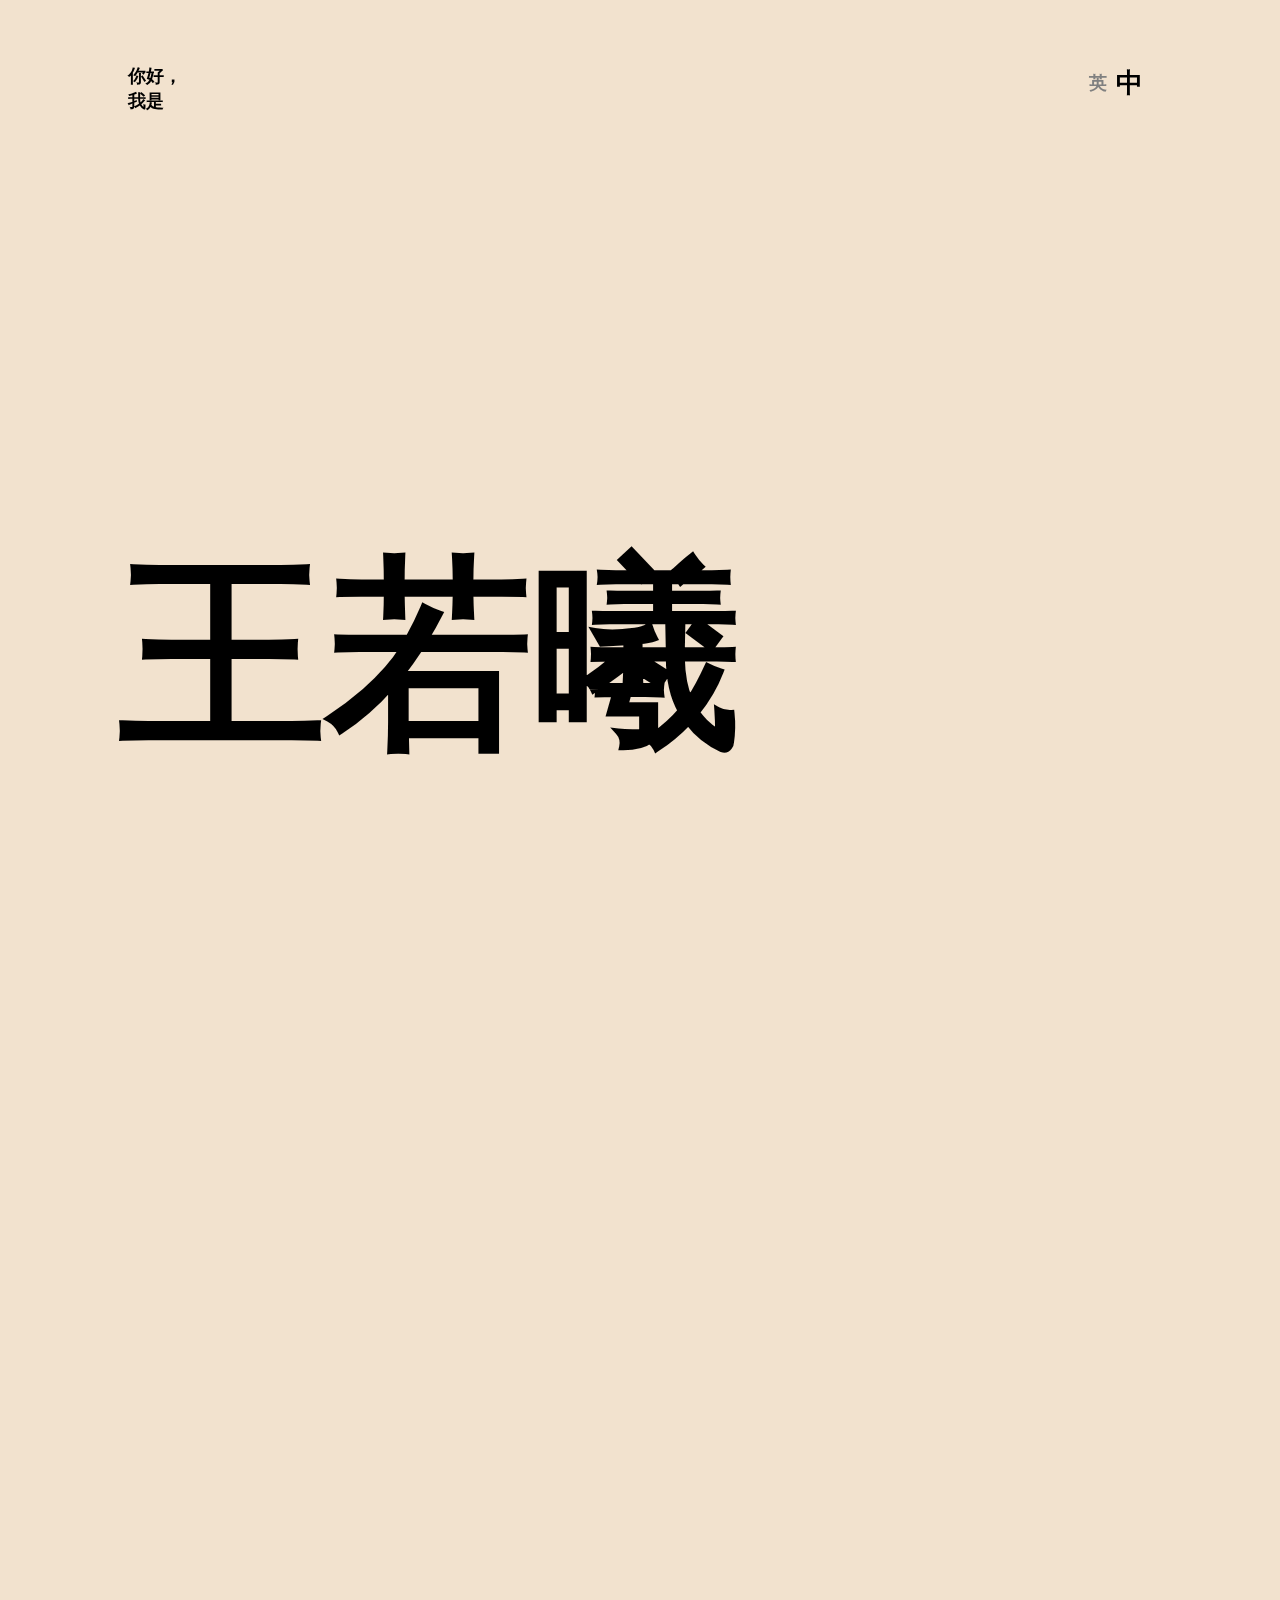
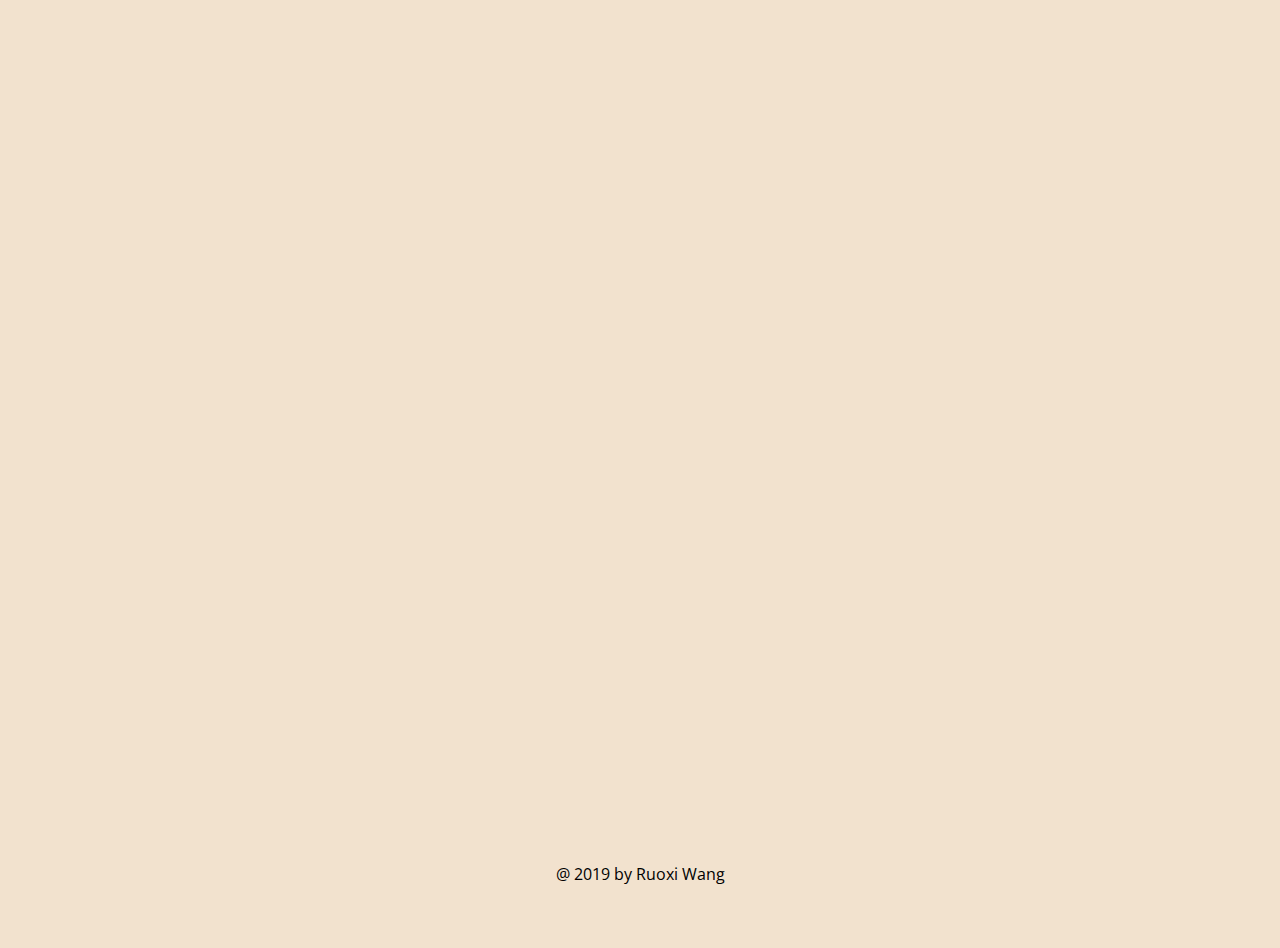
==== Chinese.html @ 8d008a0f "add Chinese version" ====
<!DOCTYPE html>
<html lang="en" dir="ltr">

<head>
  <meta charset="utf-8">
  <meta content="width=device-width, initial-scale=1" name="viewport" />
  <title>王若曦的作品集</title>
  <link rel="stylesheet" href="style.css">
  <link rel="stylesheet" href="https://cdnjs.cloudflare.com/ajax/libs/normalize/8.0.1/normalize.css">
  <link href="https://unpkg.com/aos@2.3.1/dist/aos.css" rel="stylesheet">
  <link href="https://fonts.googleapis.com/css?family=Open+Sans|Raleway:600,800&display=swap" rel="stylesheet">
  <link rel="stylesheet" href="https://cdnjs.cloudflare.com/ajax/libs/font-awesome/5.11.2/css/all.min.css">
</head>

<body>

  <div class="language" data-aos="fade-left">
    <h5><a href="index.html" style="color: grey; margin-right: 1vmin;" id="clickable">英</a></h5>
    <h5><a href="https://www.youtube.com/watch?v=QpedXxC0e5o" style="font-size: 3vmin; margin-right: 1vmin;" id="clickable">中</a></h5>
  </div>

  <div class="name" data-aos="fade-down" data-aos-anchor=".introduction">
    <h3 style="padding: 0.5vmin;">王 若 曦</h3>
  </div>

  <div class="contact" data-aos="fade-left" data-aos-anchor=".introduction">
    <a href="https://www.youtube.com/channel/UCoU7S_KNcopCwvoSNeByLbw/videos?view_as=subscriber" target="_blank" id="clickable"><i class="fab fa-youtube fa-2x icon-margin"></i></a>
    <a href="https://soundcloud.com/ruoxiwang" target="_blank" id="clickable"><i class="fab fa-soundcloud fa-2x icon-margin"></i></a>
    <a href="https://github.com/RosieWang930" target="_blank" id="clickable"><i class="fab fa-github fa-2x icon-margin"></i></a>
    <a href="mailto: wang0930rx@gmail.com" target="_blank" id="clickable"><i class="far fa-envelope fa-2x icon-margin"></i></a>
  </div>

  <div class="mainContainer">
    <article class="heroPage">
      <h5 data-aos="fade-down" class="hello">你好，<br>我是</h5>
      <h2 data-aos="zoom-in" class="backgroundWord">王</h2>
      <h2 data-aos="zoom-in" class="backgroundWord">若曦</h2>
      <img src="me copy.png" alt="" class="heropic" data-aos="fade-up">
      <h2 data-aos="fade-right" id="myname">王若曦</h2>
      <h5 data-aos="fade-up" class="nyu">纽约大学 综合数字媒体专业</h5>
    </article>

    <article class="introduction" data-aos="fade-up">
      <h4>你好，我是王若曦，就读于纽约大学综合数字媒体专业，我希望能够在未来成为一名用户体验设计师。​</h4>
      <form method="get" action="Ruoxi_Wang_Resume.pdf" target="_blank" style="margin-top: 5vh;">
        <button type="submit" id="clickable"><h5 style="font-size: 2.5vmin;">简历</h5></button>
      </form>
    </article>

    <div id="works"></div>

    <p style="text-align: center" class="footer">@ 2019 by Ruoxi Wang</p>
  </div>




  <script src="script.js" charset="utf-8"></script>
  <script src="sketch.js" charset="utf-8"></script>
  <script src="https://code.jquery.com/jquery-3.4.1.js"></script>
  <script src="https://cdnjs.cloudflare.com/ajax/libs/font-awesome/5.11.2/js/all.min.js" charset="utf-8"></script>
  <script src="https://unpkg.com/aos@2.3.1/dist/aos.js"></script>
  <script src="https://cdn.jsdelivr.net/npm/p5@0.10.2/lib/p5.js"></script>

  </script>
  <script type="text/javascript">
    $("#myname").hover(function() {
      $(".heropic").show();
    }, function() {
      $(".heropic").hide();
    });
  </script>
</body>

</html>
---- style.css ----
html {
  scroll-behavior: smooth;
}

body {
  background-color: #F2E2CE;
  padding: 7vh 10vw 7vh 10vw;
  cursor: none;
}

body, h1, h2, h3, h4, h5, h6, p {
  margin: 0;
}

article {
  height: 100vh;
}

/* text in heroPage */
h1 {
  font-family: 'Raleway', sans-serif;
  font-size: 29vmin;
}

/* text in heroPage */
h2 {
  font-family: 'Raleway', sans-serif;
  font-size: 23vmin;
}

/* text in heroPage */
h3 {
  font-family: 'Raleway', sans-serif;
  font-size: 3vmin;
  color: #F2E2CE;
}

/* text in heroPage */
h4 {
  font-family: 'Raleway', sans-serif;
  font-size: 5vmin;
  line-height: 2em;
}

h5 {
  font-family: 'Open Sans', sans-serif;
  font-size: 2vmin;
}

h6 {
  font-family: 'Open Sans', sans-serif;
  font-style: italic;
  font-size: 1.8vmin;
}

p {
  font-family: 'Open Sans', sans-serif;
}

a, a:visited {
  color: #000;
  text-decoration: none;
}

button {
  cursor: pointer;
  background-color: black;
  color: #F2E2CE;
  padding: 2vmin 7vmin;
  border-radius: 5%;
  font-size: 3vmin;
  border: 3px solid black;
  transition: 0.2s;
}

button:hover {
  background-color: #F2E2CE;
  color: black;
}

/* .mainContainer{
  display: flex;
  flex-direction: column;
  justify-content: center;
  align-items: center;
  width: 80vw;
} */
canvas {
  position: fixed;
  top: 0;
  left: 0;
  width: 100%;
  height: 100%;
  z-index: -1;
}

.heroPage {
  position: relative;
}

.backgroundWord {
  display: none;
  padding: 0vmin 5vmin 0vmin 5vmin;
  background-color: black;
  color: #F2E2CE;
}

/* .aaaa:hover>.heropic{
  display: block;
} */
.heropic {
  display: none;
  position: absolute;
  bottom: 18vh;
  right: 0;
  height: 90%;
}

#myname {
  margin-top: 45vh;
  margin-left: -1vmin;
}

.language {
  z-index: 100;
  position: fixed;
  right: 10vw;
  top: 7vh;
  display: flex;
  align-items: center;
}

.introduction {
  padding: 0 2vw 0 2vw;
  display: flex;
  flex-direction: column;
  justify-content: center;
  align-items: center;
}

.name {
  opacity: 0;
  pointer-events: none;
  position: fixed;
  left: 10vw;
  top: 7vh;
  width: 22vmin;
  background-color: black;
  text-align: center;
}

.icon-margin {
  margin-bottom: 1.5vmin;
}

.contact {
  z-index: 100;
  position: fixed;
  right: 10vw;
  bottom: 7vh;
  display: flex;
  flex-direction: column;
  align-items: center;
}

.category {
  pointer-events: none;
  color: transparent;
  z-index: 3;
  text-align: center;
  font-size: 16vmin;
  -webkit-text-stroke: 2px black;
}

.project {
  position: relative;
  display: flex;
  flex-direction: column;
  align-items: center;
  justify-content: center;
  /* line-height: 27em; */
}

.infoTag {
  line-height: 1.5em;
  position: absolute;
  left: 50%;
  transform: translateX(-50%);
  top: 80vh;
}

.workImg {
  height: 100%;
  z-index: 2;
}

.urlPosition {
  position: absolute;
  height: 50%;
}

.title {
  font-style: italic;
  margin-top: -20vmin;
}

#works {}

.workNumber {
  position: fixed;
  left: 10vw;
  bottom: 7vh;
  font-size: 3vmin;
}

/* [data-aos="fade-out"] {
  opacity: 1;
  transition-property: opacity;
  &.aos-animate {
    opacity: 0;
  }
} */
@media screen and (max-width: 480px) {
  body {
    /* overflow: hidden; */
    padding: 7vh 10vw 7vh 10vw;
  }

  article {
    height: 100vh;
  }

  h3 {
    font-size: 4vmin;
  }

  button h5 {
    font-size: 4vmin;
  }

  .heroPage {
    display: flex;
    flex-direction: column;
    justify-content: center;
    align-items: center;
    height: 100vh;
    width: 100vw;
  }

  #myname, .hello, .nyu {
    display: none;
  }

  .heropic {
    position: static;
    display: block;
    bottom: 10vh;
    left: -80%;
    z-index: 0;
    height: 45%;
  }

  .backgroundWord {
    display: block;
    font-size: 15vmin;
    margin-bottom: 3vh;
  }

  .name {
    opacity: 1;
    width: 30vmin;
  }

  .workImg {
    height: auto;
    width: 80%;
    z-index: 2;
    margin-right: 0;
    margin-left: 8vmin;
    margin-top: 5vmin;
    /* display: none; */
  }

  .introduction {
    padding: 0 0 0 5vw;
  }

  .introduction h4 {
    font-size: 6vmin;
  }

  #works {}

  #works article {
    padding-bottom: 30px;
    height: 100%;
    position: relative;
  }

  .project {
    display: block;
  }

  .urlPosition {
    text-align: center;
  }

  .category {
    pointer-events: inherit;
    font-size: 8vmin;
    cursor: pointer;
  }

  .title {
    font-style: italic;
    margin-top: -20vmin;
  }

  .infoTag {
    position: static;
    margin-top: 25vh;
    left: 0;
    top: 0;
    transform: none;
  }

  .infoTag h6 {
    font-size: 3vmin;
    text-align: center;
  }

  .contact {
    right: 5vmin;
    bottom: 2vh;
  }

  .icon-margin {
    padding-bottom: 5vmin;
  }

  .footer {
    margin-top: 20vh;
  }
}
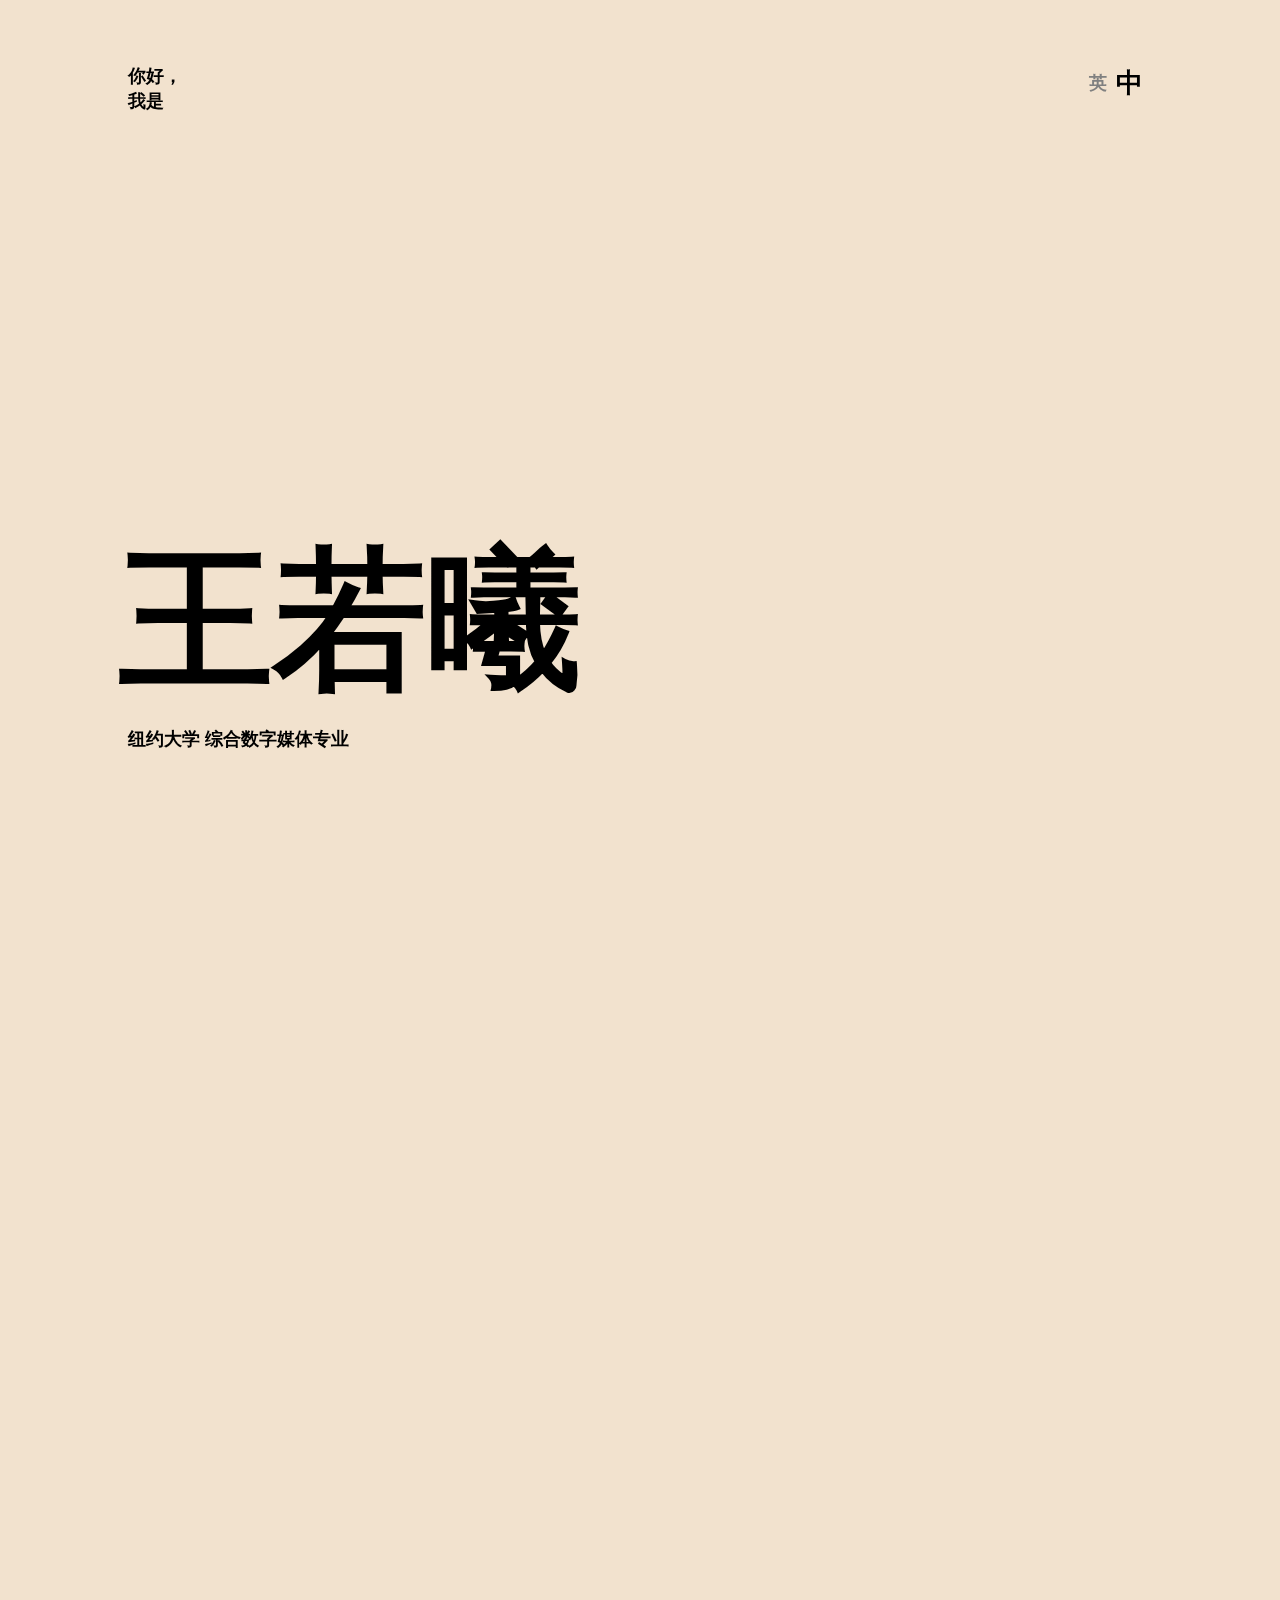
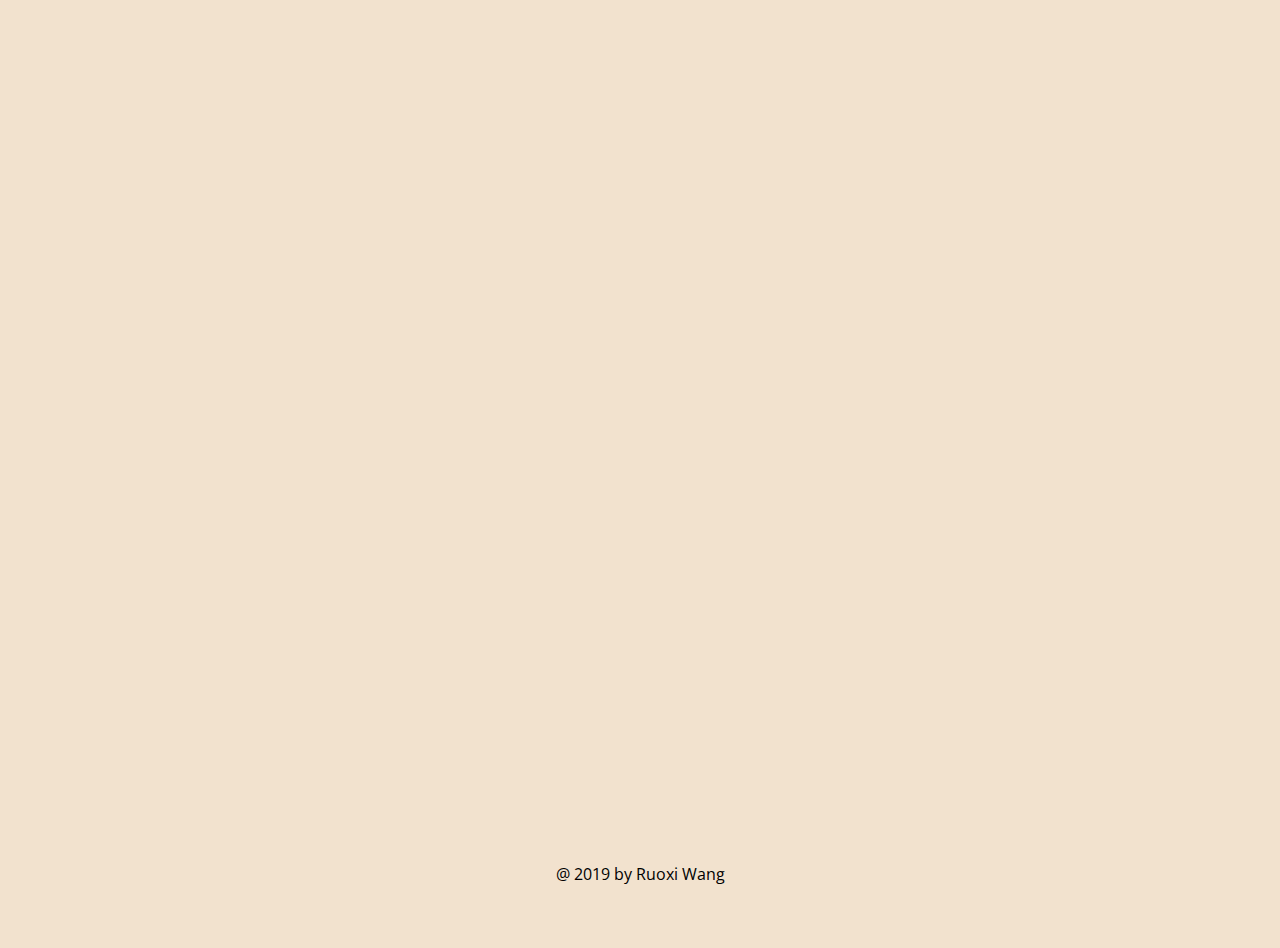
==== commit 03f62214: "fix bugs" ====
--- a/Chinese.html
+++ b/Chinese.html
@@ -33,9 +33,8 @@
   <div class="mainContainer">
     <article class="heroPage">
       <h5 data-aos="fade-down" class="hello">你好，<br>我是</h5>
-      <h2 data-aos="zoom-in" class="backgroundWord">王</h2>
-      <h2 data-aos="zoom-in" class="backgroundWord">若曦</h2>
-      <img src="me copy.png" alt="" class="heropic" data-aos="fade-up">
+      <h2 data-aos="zoom-in" class="backgroundWord" style="margin: 3vw 3vh;">王若曦</h2>
+      <img data-aos="fade-up" src="me copy.png" alt="" class="heropic" data-aos="fade-up">
       <h2 data-aos="fade-right" id="myname">王若曦</h2>
       <h5 data-aos="fade-up" class="nyu">纽约大学 综合数字媒体专业</h5>
     </article>
--- a/style.css
+++ b/style.css
@@ -25,7 +25,7 @@
 /* text in heroPage */
 h2 {
   font-family: 'Raleway', sans-serif;
-  font-size: 23vmin;
+  font-size: 12vw;
 }
 
 /* text in heroPage */
@@ -121,6 +121,12 @@
   margin-left: -1vmin;
 }
 
+#myname:hover {
+  /* color: #F2E2CE; */
+  -webkit-text-stroke: 1px #F2E2CE;
+}
+
+
 .language {
   z-index: 100;
   position: fixed;
@@ -244,7 +250,7 @@
     justify-content: center;
     align-items: center;
     height: 100vh;
-    width: 100vw;
+    width: 80vw;
   }
 
   #myname, .hello, .nyu {
@@ -289,11 +295,11 @@
     font-size: 6vmin;
   }
 
-  #works {}
+
 
   #works article {
     padding-bottom: 30px;
-    height: 100%;
+    height: 40vh;
     position: relative;
   }
 
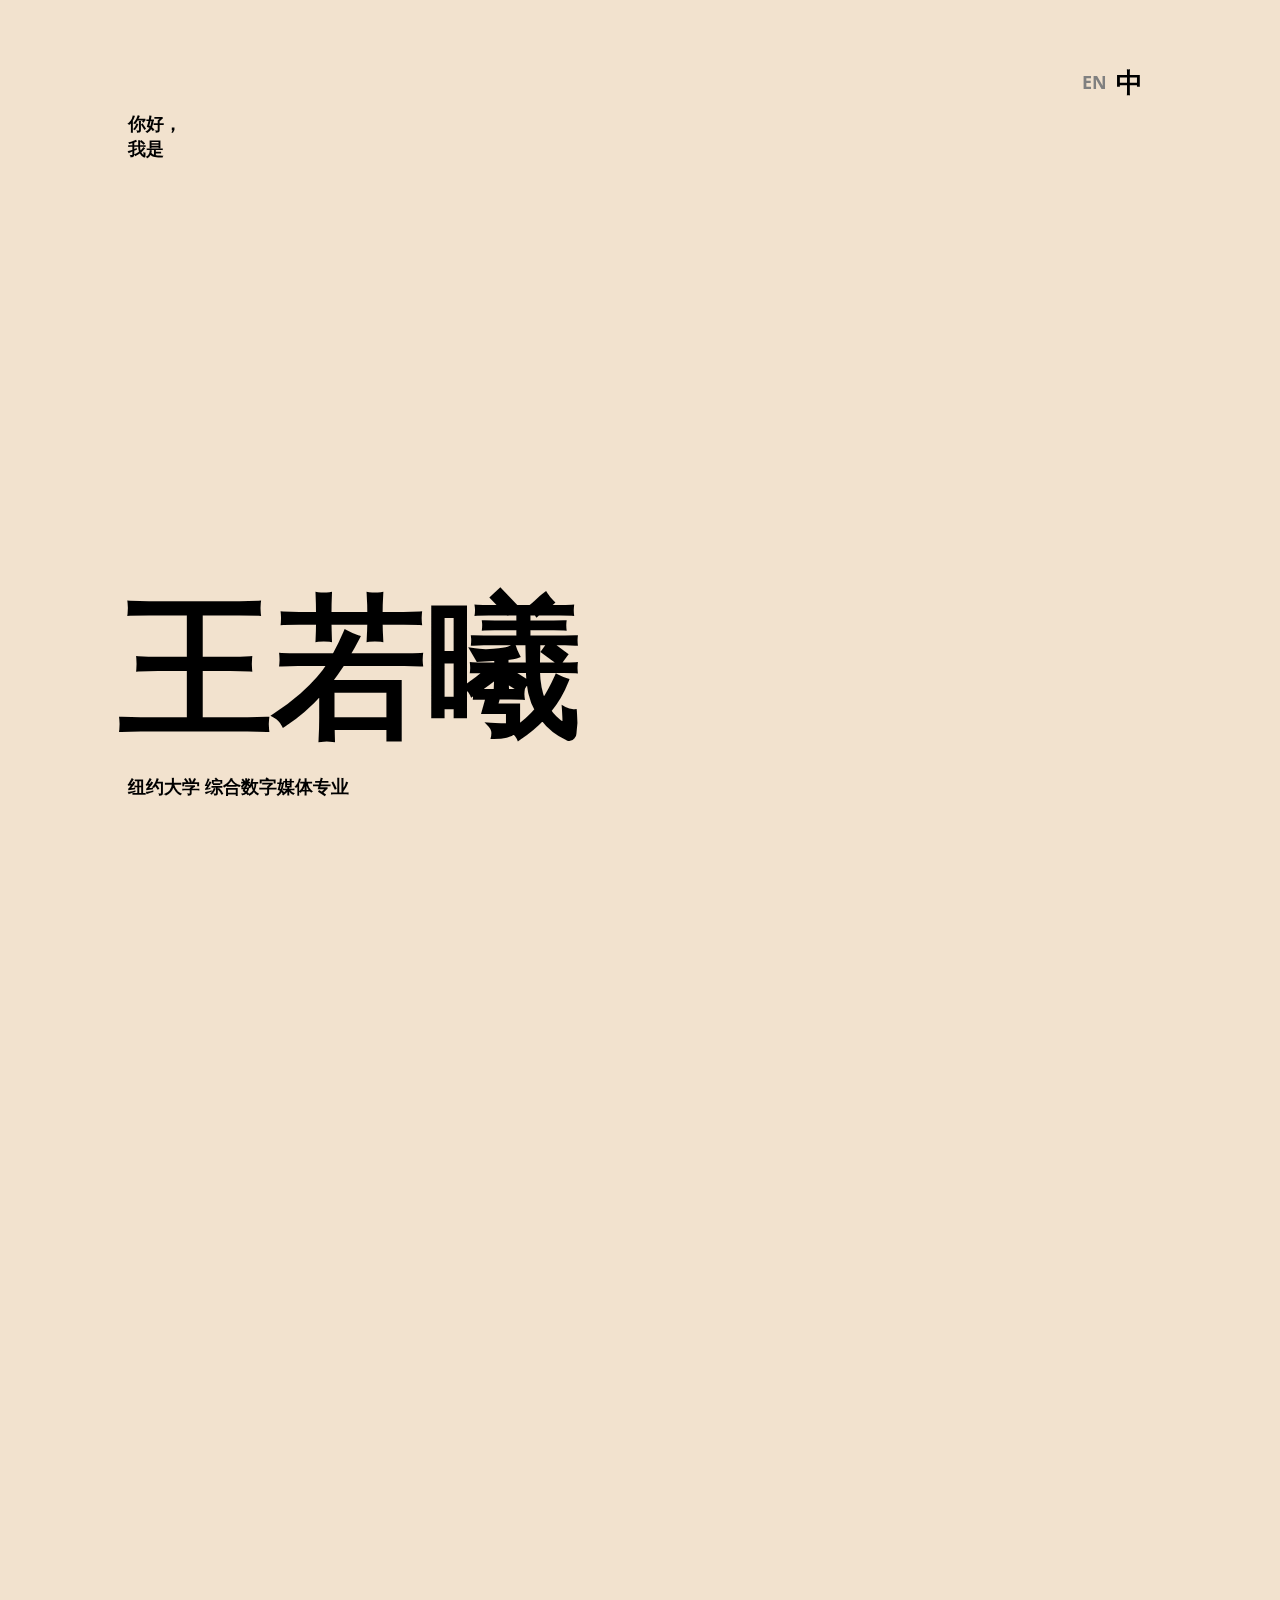
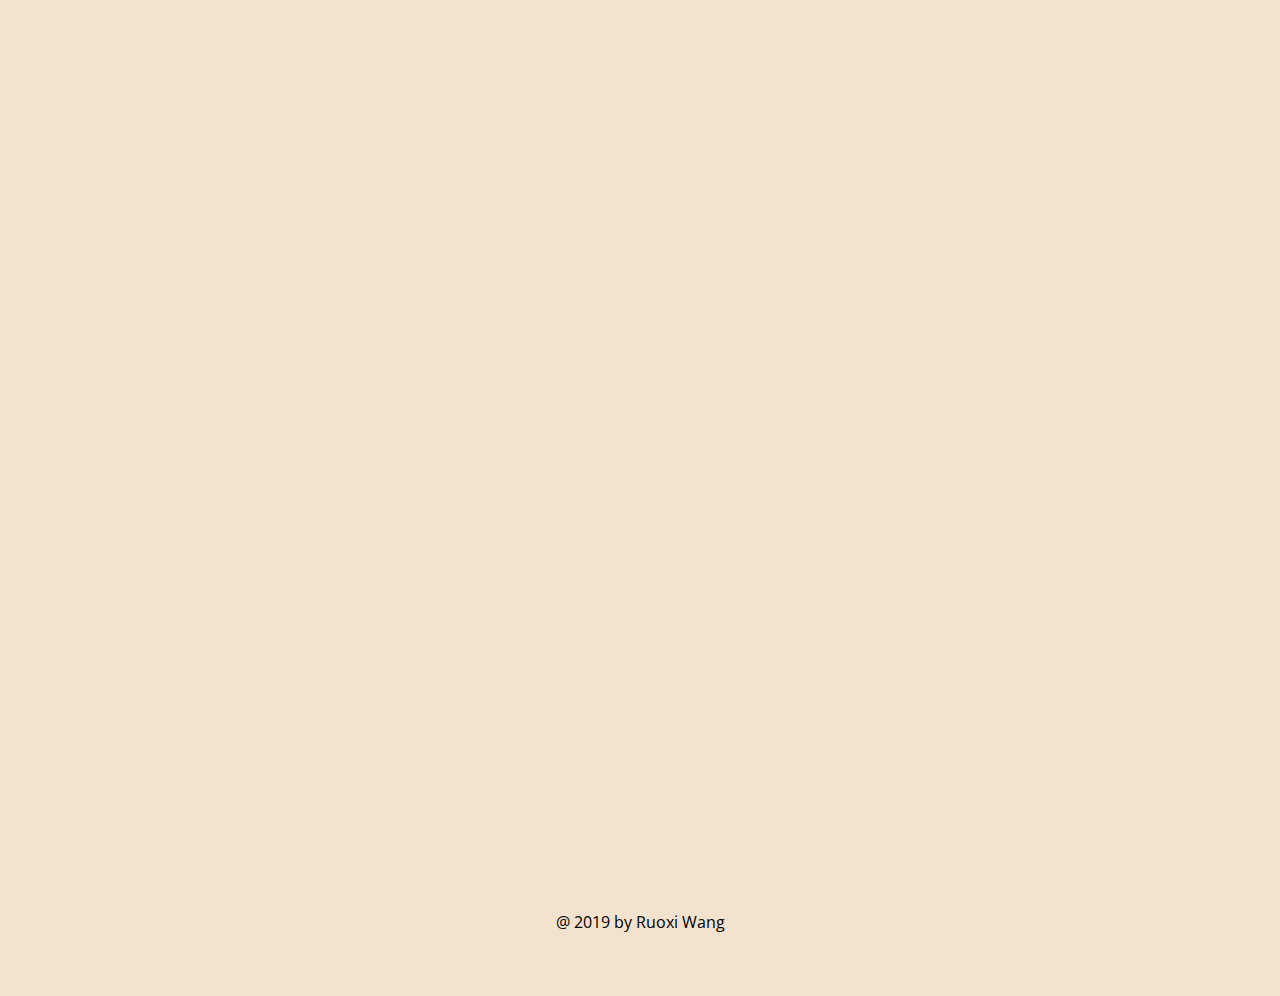
==== commit 7adee46a: "sml mistake" ====
--- a/Chinese.html
+++ b/Chinese.html
@@ -15,7 +15,7 @@
 <body>
 
   <div class="language" data-aos="fade-left">
-    <h5><a href="index.html" style="color: grey; margin-right: 1vmin;" id="clickable">英</a></h5>
+    <h5><a href="index.html" style="color: grey; margin-right: 1vmin;" id="clickable">EN</a></h5>
     <h5><a href="https://www.youtube.com/watch?v=QpedXxC0e5o" style="font-size: 3vmin; margin-right: 1vmin;" id="clickable">中</a></h5>
   </div>
 
@@ -28,6 +28,10 @@
     <a href="https://soundcloud.com/ruoxiwang" target="_blank" id="clickable"><i class="fab fa-soundcloud fa-2x icon-margin"></i></a>
     <a href="https://github.com/RosieWang930" target="_blank" id="clickable"><i class="fab fa-github fa-2x icon-margin"></i></a>
     <a href="mailto: wang0930rx@gmail.com" target="_blank" id="clickable"><i class="far fa-envelope fa-2x icon-margin"></i></a>
+  </div>
+
+  <div class="backtotop" data-aos="fade-right" data-aos-anchor=".introduction">
+    <a href="javascript:" id="return-to-top"><i class="fas fa-chevron-circle-up fa-3x"></i></a>
   </div>
 
   <div class="mainContainer">
@@ -68,6 +72,12 @@
     }, function() {
       $(".heropic").hide();
     });
+
+    $('#return-to-top').click(function() { // When arrow is clicked
+      $('body,html').animate({
+        scrollTop: 0 // Scroll to top of body
+      }, 300);
+    });
   </script>
 </body>
 
